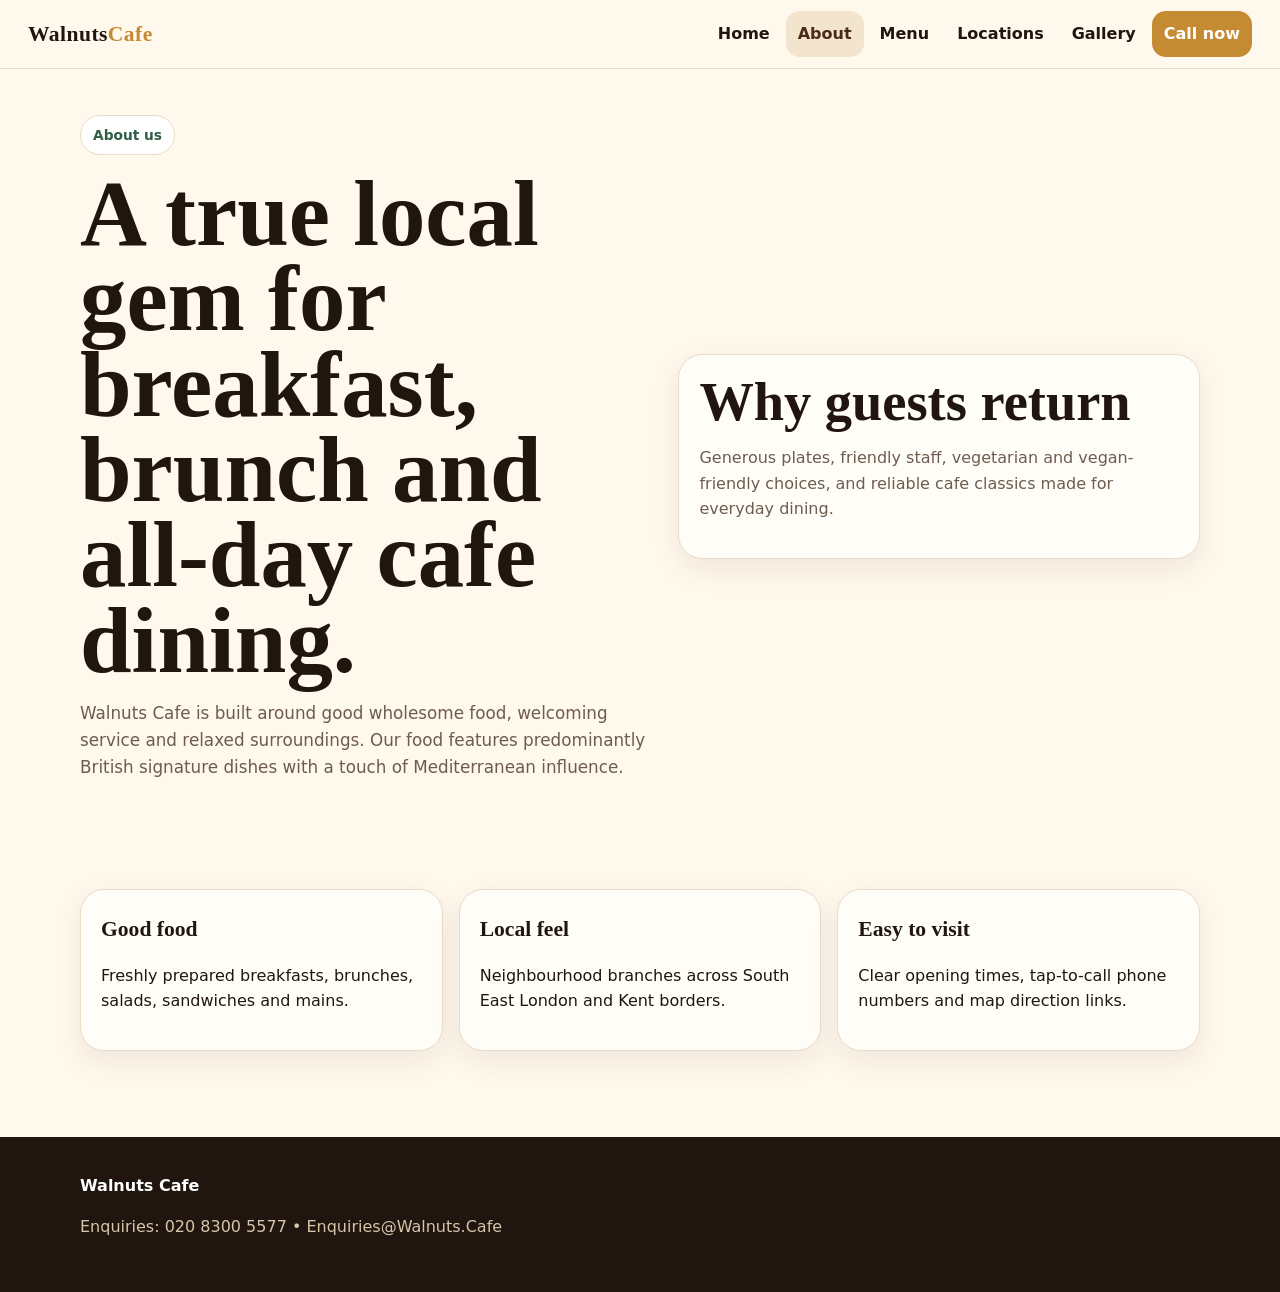
==== about.html @ d343a190 "Add files via upload" ====
<!doctype html><html lang="en-GB"><head><meta charset="utf-8"><meta name="viewport" content="width=device-width,initial-scale=1"><title>About Walnuts Cafe | South East London Cafe Restaurant</title><meta name="description" content="About Walnuts Cafe: good wholesome food, British signature dishes with Mediterranean influence, friendly service and local branches."><link rel="stylesheet" href="styles.css"></head><body><header class="topbar"><nav class="nav"><a class="brand" href="index.html">Walnuts<span>Cafe</span></a><button class="menu-toggle">Menu</button><div class="links"><a href="index.html">Home</a><a class="active" href="about.html">About</a><a href="menu.html">Menu</a><a href="locations.html">Locations</a><a href="gallery.html">Gallery</a><a class="cta" href="tel:02083005577">Call now</a></div></nav></header><main><section class="section"><div class="wrap split"><div><span class="eyebrow">About us</span><h1 class="h1">A true local gem for breakfast, brunch and all-day cafe dining.</h1><p class="lead">Walnuts Cafe is built around good wholesome food, welcoming service and relaxed surroundings. Our food features predominantly British signature dishes with a touch of Mediterranean influence.</p></div><div class="card reveal"><h2>Why guests return</h2><p class="muted">Generous plates, friendly staff, vegetarian and vegan-friendly choices, and reliable cafe classics made for everyday dining.</p></div></div></section><section class="section"><div class="wrap cards"><article class="card reveal"><h3>Good food</h3><p>Freshly prepared breakfasts, brunches, salads, sandwiches and mains.</p></article><article class="card reveal"><h3>Local feel</h3><p>Neighbourhood branches across South East London and Kent borders.</p></article><article class="card reveal"><h3>Easy to visit</h3><p>Clear opening times, tap-to-call phone numbers and map direction links.</p></article></div></section></main><footer class="footer"><div class="wrap"><strong>Walnuts Cafe</strong><p class="muted">Enquiries: 020 8300 5577 • Enquiries@Walnuts.Cafe</p></div></footer><script src="script.js"></script></body></html>
---- styles.css ----
:root{--ink:#21150f;--muted:#6d5c4f;--cream:#fff8ed;--paper:#fffdf8;--gold:#c58b33;--coffee:#4a2b1a;--leaf:#2f5d46;--line:#eadcc7;--shadow:0 18px 60px rgba(52,31,18,.16);--radius:24px}*{box-sizing:border-box}html{scroll-behavior:smooth}body{margin:0;font-family:Inter,system-ui,-apple-system,Segoe UI,Roboto,Arial,sans-serif;background:var(--cream);color:var(--ink);line-height:1.6}img{max-width:100%;display:block}a{color:inherit;text-decoration:none}.topbar{position:sticky;top:0;z-index:50;background:rgba(255,248,237,.9);backdrop-filter:blur(14px);border-bottom:1px solid var(--line)}.nav{min-height:68px;display:flex;align-items:center;justify-content:space-between;padding:0 18px}.brand{font-family:Georgia,serif;font-size:1.35rem;font-weight:800;letter-spacing:.02em}.brand span{color:var(--gold)}.menu-toggle{border:0;background:var(--coffee);color:white;border-radius:999px;padding:11px 14px;font-weight:800}.links{display:none;position:absolute;left:12px;right:12px;top:74px;background:var(--paper);border:1px solid var(--line);box-shadow:var(--shadow);border-radius:20px;padding:14px}.links.open{display:grid;gap:10px}.links a{padding:12px;border-radius:14px;font-weight:750}.links a:hover,.links a.active{background:#f3e4cd;color:var(--coffee)}.cta{background:var(--gold)!important;color:#fff!important;text-align:center}.wrap{width:min(1120px,calc(100% - 32px));margin:auto}.hero{position:relative;overflow:hidden;padding:44px 0 22px}.hero-grid{display:grid;gap:24px}.eyebrow{display:inline-flex;gap:8px;align-items:center;background:#fff;border:1px solid var(--line);border-radius:999px;padding:8px 12px;color:var(--leaf);font-weight:800;font-size:.86rem}.h1{font-family:Georgia,serif;font-size:clamp(2.45rem,12vw,5.8rem);line-height:.92;margin:16px 0}.lead{font-size:1.05rem;color:var(--muted);max-width:58ch}.actions{display:flex;flex-wrap:wrap;gap:10px;margin-top:22px}.btn{display:inline-flex;justify-content:center;align-items:center;min-height:48px;padding:13px 18px;border-radius:999px;font-weight:850;border:1px solid var(--coffee)}.btn.primary{background:var(--coffee);color:#fff}.btn.ghost{background:#fff}.photo-card{min-height:390px;border-radius:32px;background:linear-gradient(135deg,rgba(74,43,26,.2),rgba(197,139,51,.55)),url('https://images.unsplash.com/photo-1554118811-1e0d58224f24?auto=format&fit=crop&w=1200&q=80') center/cover;box-shadow:var(--shadow);position:relative;overflow:hidden}.float{position:absolute;left:16px;right:16px;bottom:16px;background:rgba(255,255,255,.88);backdrop-filter:blur(10px);border-radius:22px;padding:16px;border:1px solid #fff}.section{padding:46px 0}.section h2{font-family:Georgia,serif;font-size:clamp(2rem,8vw,3.4rem);line-height:1;margin:0 0 14px}.muted{color:var(--muted)}.cards{display:grid;gap:16px}.card{background:var(--paper);border:1px solid var(--line);border-radius:var(--radius);padding:20px;box-shadow:0 10px 30px rgba(52,31,18,.08)}.card h3{margin:.1rem 0 .45rem;font-family:Georgia,serif;font-size:1.35rem}.pill-row{display:flex;flex-wrap:wrap;gap:8px}.pill{padding:8px 11px;border:1px solid var(--line);border-radius:999px;background:#fff;font-weight:750;font-size:.88rem}.split{display:grid;gap:22px}.feature{background:var(--coffee);color:#fff;border-radius:32px;padding:28px;box-shadow:var(--shadow)}.feature .muted{color:#eadcc7}.menu-tabs{position:sticky;top:68px;z-index:20;display:flex;gap:8px;overflow:auto;padding:10px 0;background:var(--cream)}.tab{white-space:nowrap;border:1px solid var(--line);background:#fff;border-radius:999px;padding:10px 14px;font-weight:850}.tab.active{background:var(--coffee);color:#fff}.menu-list{display:grid;gap:14px}.dish{display:grid;grid-template-columns:1fr auto;gap:12px;padding-bottom:14px;border-bottom:1px dashed #d8c4a7}.dish strong{font-size:1.02rem}.price{font-weight:900;color:var(--leaf)}.location-card{display:grid;gap:12px}.hours{font-size:.92rem;color:var(--muted)}.quick-actions{display:grid;grid-template-columns:1fr 1fr;gap:10px}.mini-btn{padding:11px 12px;border-radius:14px;background:#f3e4cd;font-weight:850;text-align:center}.gallery-grid{display:grid;grid-template-columns:repeat(2,1fr);gap:10px}.gallery-grid img{height:160px;width:100%;object-fit:cover;border-radius:18px}.footer{background:#21150f;color:#fff;padding:36px 0;margin-top:40px}.footer .muted{color:#d7c5aa}.reveal{opacity:0;transform:translateY(22px);transition:.7s ease}.reveal.visible{opacity:1;transform:none}@media(min-width:760px){.menu-toggle{display:none}.links{display:flex;position:static;background:transparent;border:0;box-shadow:none;padding:0;gap:4px}.links a{padding:10px 12px}.hero{padding:78px 0 38px}.hero-grid,.split{grid-template-columns:1.05fr .95fr;align-items:center}.cards{grid-template-columns:repeat(3,1fr)}.locations{grid-template-columns:repeat(2,1fr)}.gallery-grid{grid-template-columns:repeat(4,1fr)}.gallery-grid img{height:220px}}@media(min-width:1040px){.locations{grid-template-columns:repeat(3,1fr)}.nav{padding:0 28px}.gallery-grid img:nth-child(3n+1){height:300px;grid-row:span 2}}
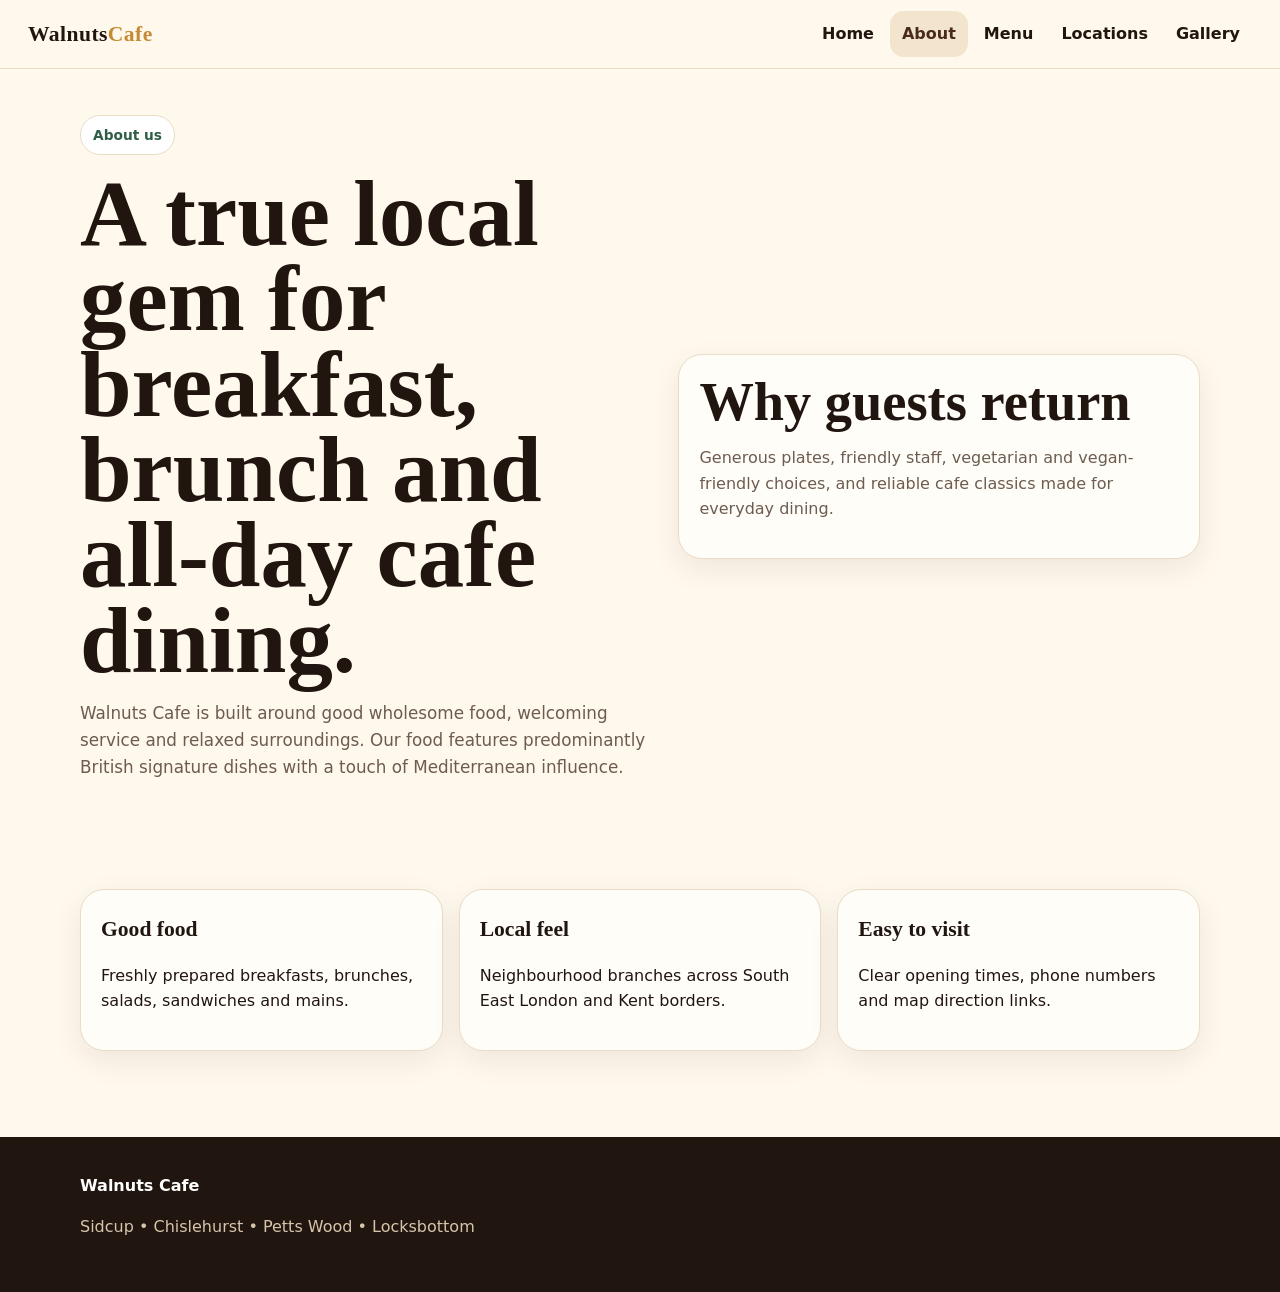
==== commit 8068619a: "update" ====
--- a/about.html
+++ b/about.html
@@ -1 +1 @@
-<!doctype html><html lang="en-GB"><head><meta charset="utf-8"><meta name="viewport" content="width=device-width,initial-scale=1"><title>About Walnuts Cafe | South East London Cafe Restaurant</title><meta name="description" content="About Walnuts Cafe: good wholesome food, British signature dishes with Mediterranean influence, friendly service and local branches."><link rel="stylesheet" href="styles.css"></head><body><header class="topbar"><nav class="nav"><a class="brand" href="index.html">Walnuts<span>Cafe</span></a><button class="menu-toggle">Menu</button><div class="links"><a href="index.html">Home</a><a class="active" href="about.html">About</a><a href="menu.html">Menu</a><a href="locations.html">Locations</a><a href="gallery.html">Gallery</a><a class="cta" href="tel:02083005577">Call now</a></div></nav></header><main><section class="section"><div class="wrap split"><div><span class="eyebrow">About us</span><h1 class="h1">A true local gem for breakfast, brunch and all-day cafe dining.</h1><p class="lead">Walnuts Cafe is built around good wholesome food, welcoming service and relaxed surroundings. Our food features predominantly British signature dishes with a touch of Mediterranean influence.</p></div><div class="card reveal"><h2>Why guests return</h2><p class="muted">Generous plates, friendly staff, vegetarian and vegan-friendly choices, and reliable cafe classics made for everyday dining.</p></div></div></section><section class="section"><div class="wrap cards"><article class="card reveal"><h3>Good food</h3><p>Freshly prepared breakfasts, brunches, salads, sandwiches and mains.</p></article><article class="card reveal"><h3>Local feel</h3><p>Neighbourhood branches across South East London and Kent borders.</p></article><article class="card reveal"><h3>Easy to visit</h3><p>Clear opening times, tap-to-call phone numbers and map direction links.</p></article></div></section></main><footer class="footer"><div class="wrap"><strong>Walnuts Cafe</strong><p class="muted">Enquiries: 020 8300 5577 • Enquiries@Walnuts.Cafe</p></div></footer><script src="script.js"></script></body></html>
+<!doctype html><html lang="en-GB"><head><meta charset="utf-8"><meta name="viewport" content="width=device-width,initial-scale=1"><title>About Walnuts Cafe | South East London Cafe Restaurant</title><meta name="description" content="About Walnuts Cafe: good wholesome food, British signature dishes with Mediterranean influence, friendly service and local branches."><link rel="stylesheet" href="styles.css"></head><body><header class="topbar"><nav class="nav"><a class="brand" href="index.html">Walnuts<span>Cafe</span></a><button class="menu-toggle">Menu</button><div class="links"><a href="index.html">Home</a><a class="active" href="about.html">About</a><a href="menu.html">Menu</a><a href="locations.html">Locations</a><a href="gallery.html">Gallery</a></div></nav></header><main><section class="section"><div class="wrap split"><div><span class="eyebrow">About us</span><h1 class="h1">A true local gem for breakfast, brunch and all-day cafe dining.</h1><p class="lead">Walnuts Cafe is built around good wholesome food, welcoming service and relaxed surroundings. Our food features predominantly British signature dishes with a touch of Mediterranean influence.</p></div><div class="card reveal"><h2>Why guests return</h2><p class="muted">Generous plates, friendly staff, vegetarian and vegan-friendly choices, and reliable cafe classics made for everyday dining.</p></div></div></section><section class="section"><div class="wrap cards"><article class="card reveal"><h3>Good food</h3><p>Freshly prepared breakfasts, brunches, salads, sandwiches and mains.</p></article><article class="card reveal"><h3>Local feel</h3><p>Neighbourhood branches across South East London and Kent borders.</p></article><article class="card reveal"><h3>Easy to visit</h3><p>Clear opening times, phone numbers and map direction links.</p></article></div></section></main><footer class="footer"><div class="wrap"><strong>Walnuts Cafe</strong><p class="muted">Sidcup • Chislehurst • Petts Wood • Locksbottom</p></div></footer><script src="script.js"></script></body></html>
--- a/styles.css
+++ b/styles.css
@@ -1 +1,3 @@
-:root{--ink:#21150f;--muted:#6d5c4f;--cream:#fff8ed;--paper:#fffdf8;--gold:#c58b33;--coffee:#4a2b1a;--leaf:#2f5d46;--line:#eadcc7;--shadow:0 18px 60px rgba(52,31,18,.16);--radius:24px}*{box-sizing:border-box}html{scroll-behavior:smooth}body{margin:0;font-family:Inter,system-ui,-apple-system,Segoe UI,Roboto,Arial,sans-serif;background:var(--cream);color:var(--ink);line-height:1.6}img{max-width:100%;display:block}a{color:inherit;text-decoration:none}.topbar{position:sticky;top:0;z-index:50;background:rgba(255,248,237,.9);backdrop-filter:blur(14px);border-bottom:1px solid var(--line)}.nav{min-height:68px;display:flex;align-items:center;justify-content:space-between;padding:0 18px}.brand{font-family:Georgia,serif;font-size:1.35rem;font-weight:800;letter-spacing:.02em}.brand span{color:var(--gold)}.menu-toggle{border:0;background:var(--coffee);color:white;border-radius:999px;padding:11px 14px;font-weight:800}.links{display:none;position:absolute;left:12px;right:12px;top:74px;background:var(--paper);border:1px solid var(--line);box-shadow:var(--shadow);border-radius:20px;padding:14px}.links.open{display:grid;gap:10px}.links a{padding:12px;border-radius:14px;font-weight:750}.links a:hover,.links a.active{background:#f3e4cd;color:var(--coffee)}.cta{background:var(--gold)!important;color:#fff!important;text-align:center}.wrap{width:min(1120px,calc(100% - 32px));margin:auto}.hero{position:relative;overflow:hidden;padding:44px 0 22px}.hero-grid{display:grid;gap:24px}.eyebrow{display:inline-flex;gap:8px;align-items:center;background:#fff;border:1px solid var(--line);border-radius:999px;padding:8px 12px;color:var(--leaf);font-weight:800;font-size:.86rem}.h1{font-family:Georgia,serif;font-size:clamp(2.45rem,12vw,5.8rem);line-height:.92;margin:16px 0}.lead{font-size:1.05rem;color:var(--muted);max-width:58ch}.actions{display:flex;flex-wrap:wrap;gap:10px;margin-top:22px}.btn{display:inline-flex;justify-content:center;align-items:center;min-height:48px;padding:13px 18px;border-radius:999px;font-weight:850;border:1px solid var(--coffee)}.btn.primary{background:var(--coffee);color:#fff}.btn.ghost{background:#fff}.photo-card{min-height:390px;border-radius:32px;background:linear-gradient(135deg,rgba(74,43,26,.2),rgba(197,139,51,.55)),url('https://images.unsplash.com/photo-1554118811-1e0d58224f24?auto=format&fit=crop&w=1200&q=80') center/cover;box-shadow:var(--shadow);position:relative;overflow:hidden}.float{position:absolute;left:16px;right:16px;bottom:16px;background:rgba(255,255,255,.88);backdrop-filter:blur(10px);border-radius:22px;padding:16px;border:1px solid #fff}.section{padding:46px 0}.section h2{font-family:Georgia,serif;font-size:clamp(2rem,8vw,3.4rem);line-height:1;margin:0 0 14px}.muted{color:var(--muted)}.cards{display:grid;gap:16px}.card{background:var(--paper);border:1px solid var(--line);border-radius:var(--radius);padding:20px;box-shadow:0 10px 30px rgba(52,31,18,.08)}.card h3{margin:.1rem 0 .45rem;font-family:Georgia,serif;font-size:1.35rem}.pill-row{display:flex;flex-wrap:wrap;gap:8px}.pill{padding:8px 11px;border:1px solid var(--line);border-radius:999px;background:#fff;font-weight:750;font-size:.88rem}.split{display:grid;gap:22px}.feature{background:var(--coffee);color:#fff;border-radius:32px;padding:28px;box-shadow:var(--shadow)}.feature .muted{color:#eadcc7}.menu-tabs{position:sticky;top:68px;z-index:20;display:flex;gap:8px;overflow:auto;padding:10px 0;background:var(--cream)}.tab{white-space:nowrap;border:1px solid var(--line);background:#fff;border-radius:999px;padding:10px 14px;font-weight:850}.tab.active{background:var(--coffee);color:#fff}.menu-list{display:grid;gap:14px}.dish{display:grid;grid-template-columns:1fr auto;gap:12px;padding-bottom:14px;border-bottom:1px dashed #d8c4a7}.dish strong{font-size:1.02rem}.price{font-weight:900;color:var(--leaf)}.location-card{display:grid;gap:12px}.hours{font-size:.92rem;color:var(--muted)}.quick-actions{display:grid;grid-template-columns:1fr 1fr;gap:10px}.mini-btn{padding:11px 12px;border-radius:14px;background:#f3e4cd;font-weight:850;text-align:center}.gallery-grid{display:grid;grid-template-columns:repeat(2,1fr);gap:10px}.gallery-grid img{height:160px;width:100%;object-fit:cover;border-radius:18px}.footer{background:#21150f;color:#fff;padding:36px 0;margin-top:40px}.footer .muted{color:#d7c5aa}.reveal{opacity:0;transform:translateY(22px);transition:.7s ease}.reveal.visible{opacity:1;transform:none}@media(min-width:760px){.menu-toggle{display:none}.links{display:flex;position:static;background:transparent;border:0;box-shadow:none;padding:0;gap:4px}.links a{padding:10px 12px}.hero{padding:78px 0 38px}.hero-grid,.split{grid-template-columns:1.05fr .95fr;align-items:center}.cards{grid-template-columns:repeat(3,1fr)}.locations{grid-template-columns:repeat(2,1fr)}.gallery-grid{grid-template-columns:repeat(4,1fr)}.gallery-grid img{height:220px}}@media(min-width:1040px){.locations{grid-template-columns:repeat(3,1fr)}.nav{padding:0 28px}.gallery-grid img:nth-child(3n+1){height:300px;grid-row:span 2}} 
+:root{--ink:#21150f;--muted:#6d5c4f;--cream:#fff8ed;--paper:#fffdf8;--gold:#c58b33;--coffee:#4a2b1a;--leaf:#2f5d46;--line:#eadcc7;--shadow:0 18px 60px rgba(52,31,18,.16);--radius:24px}*{box-sizing:border-box}html{scroll-behavior:smooth}body{margin:0;font-family:Inter,system-ui,-apple-system,Segoe UI,Roboto,Arial,sans-serif;background:var(--cream);color:var(--ink);line-height:1.6}img{max-width:100%;display:block}a{color:inherit;text-decoration:none}.topbar{position:sticky;top:0;z-index:50;background:rgba(255,248,237,.9);backdrop-filter:blur(14px);border-bottom:1px solid var(--line)}.nav{min-height:68px;display:flex;align-items:center;justify-content:space-between;padding:0 18px}.brand{font-family:Georgia,serif;font-size:1.35rem;font-weight:800;letter-spacing:.02em}.brand span{color:var(--gold)}.menu-toggle{border:0;background:var(--coffee);color:white;border-radius:999px;padding:11px 14px;font-weight:800}.links{display:none;position:absolute;left:12px;right:12px;top:74px;background:var(--paper);border:1px solid var(--line);box-shadow:var(--shadow);border-radius:20px;padding:14px}.links.open{display:grid;gap:10px}.links a{padding:12px;border-radius:14px;font-weight:750}.links a:hover,.links a.active{background:#f3e4cd;color:var(--coffee)}.wrap{width:min(1120px,calc(100% - 32px));margin:auto}.hero{position:relative;overflow:hidden;padding:44px 0 22px}.hero-grid{display:grid;gap:24px}.eyebrow{display:inline-flex;gap:8px;align-items:center;background:#fff;border:1px solid var(--line);border-radius:999px;padding:8px 12px;color:var(--leaf);font-weight:800;font-size:.86rem}.h1{font-family:Georgia,serif;font-size:clamp(2.45rem,12vw,5.8rem);line-height:.92;margin:16px 0}.lead{font-size:1.05rem;color:var(--muted);max-width:58ch}.actions{display:flex;flex-wrap:wrap;gap:10px;margin-top:22px}.btn{display:inline-flex;justify-content:center;align-items:center;min-height:48px;padding:13px 18px;border-radius:999px;font-weight:850;border:1px solid var(--coffee)}.btn.primary{background:var(--coffee);color:#fff}.btn.ghost{background:#fff}.photo-card{min-height:390px;border-radius:32px;background:linear-gradient(135deg,rgba(74,43,26,.2),rgba(197,139,51,.55)),url('https://images.unsplash.com/photo-1554118811-1e0d58224f24?auto=format&fit=crop&w=1200&q=80') center/cover;box-shadow:var(--shadow);position:relative;overflow:hidden}.float{position:absolute;left:16px;right:16px;bottom:16px;background:rgba(255,255,255,.88);backdrop-filter:blur(10px);border-radius:22px;padding:16px;border:1px solid #fff}.section{padding:46px 0}.section h2{font-family:Georgia,serif;font-size:clamp(2rem,8vw,3.4rem);line-height:1;margin:0 0 14px}.muted{color:var(--muted)}.cards{display:grid;gap:16px}.card{background:var(--paper);border:1px solid var(--line);border-radius:var(--radius);padding:20px;box-shadow:0 10px 30px rgba(52,31,18,.08)}.card h3{margin:.1rem 0 .45rem;font-family:Georgia,serif;font-size:1.35rem}.pill-row{display:flex;flex-wrap:wrap;gap:8px}.pill{padding:8px 11px;border:1px solid var(--line);border-radius:999px;background:#fff;font-weight:750;font-size:.88rem}.split{display:grid;gap:22px}.feature{background:var(--coffee);color:#fff;border-radius:32px;padding:28px;box-shadow:var(--shadow)}.feature .muted{color:#eadcc7}.menu-tabs{position:sticky;top:68px;z-index:20;display:flex;gap:8px;overflow:auto;padding:10px 0;background:var(--cream)}.tab{white-space:nowrap;border:1px solid var(--line);background:#fff;border-radius:999px;padding:10px 14px;font-weight:850}.tab.active{background:var(--coffee);color:#fff}.menu-list{display:grid;gap:14px}.dish{display:grid;grid-template-columns:1fr auto;gap:12px;padding-bottom:14px;border-bottom:1px dashed #d8c4a7}.dish strong{font-size:1.02rem}.price{font-weight:900;color:var(--leaf)}.location-card{display:grid;gap:12px}.hours{font-size:.92rem;color:var(--muted)}.quick-actions{display:grid;grid-template-columns:1fr 1fr;gap:10px}.mini-btn{padding:11px 12px;border-radius:14px;background:#f3e4cd;font-weight:850;text-align:center}.gallery-grid{display:grid;grid-template-columns:repeat(2,1fr);gap:10px}.gallery-grid img{height:160px;width:100%;object-fit:cover;border-radius:18px}.footer{background:#21150f;color:#fff;padding:36px 0;margin-top:40px}.footer .muted{color:#d7c5aa}.reveal{opacity:0;transform:translateY(22px);transition:.7s ease}.reveal.visible{opacity:1;transform:none}@media(min-width:760px){.menu-toggle{display:none}.links{display:flex;position:static;background:transparent;border:0;box-shadow:none;padding:0;gap:4px}.links a{padding:10px 12px}.hero{padding:78px 0 38px}.hero-grid,.split{grid-template-columns:1.05fr .95fr;align-items:center}.cards{grid-template-columns:repeat(3,1fr)}.locations{grid-template-columns:repeat(2,1fr)}.gallery-grid{grid-template-columns:repeat(4,1fr)}.gallery-grid img{height:220px}}@media(min-width:1040px){.locations{grid-template-columns:repeat(3,1fr)}.nav{padding:0 28px}.gallery-grid img:nth-child(3n+1){height:300px;grid-row:span 2}} 
+
+.quick-actions.single{grid-template-columns:1fr}
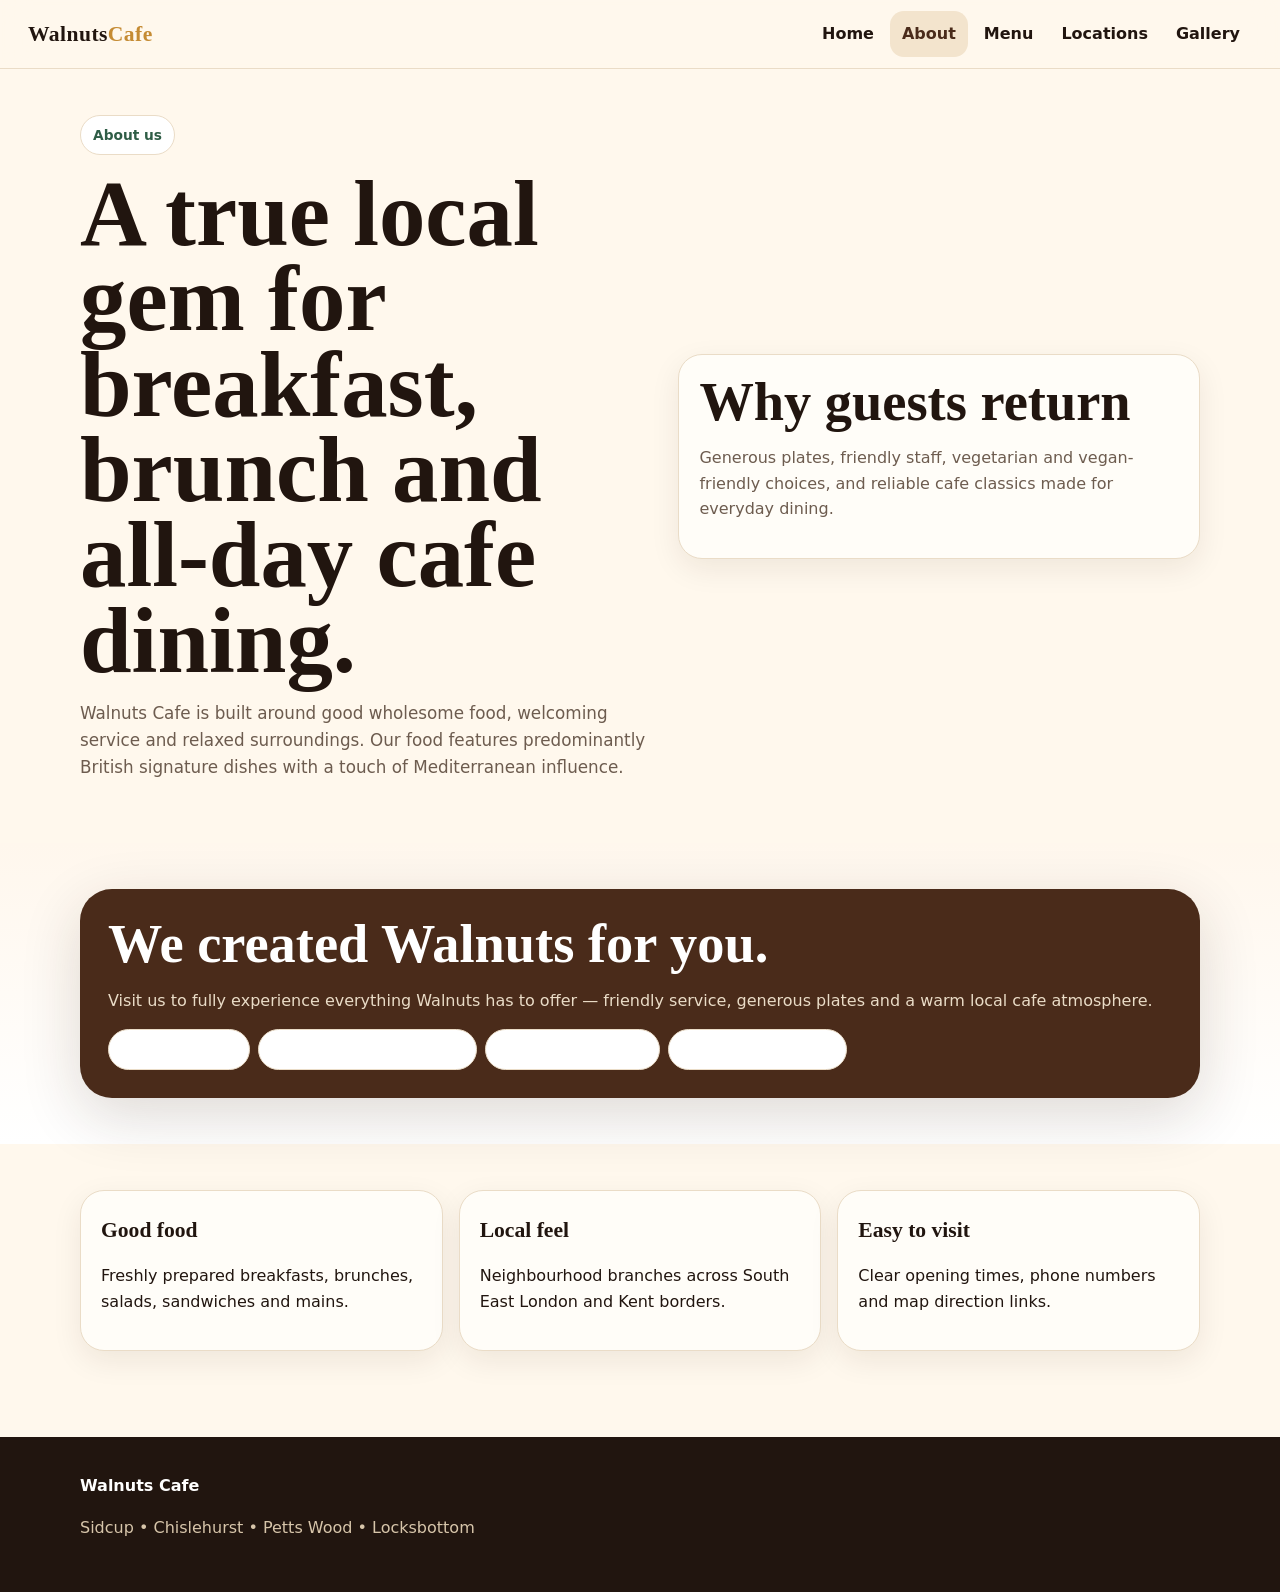
==== commit 22b51044: "updated" ====
--- a/about.html
+++ b/about.html
@@ -1 +1 @@
-<!doctype html><html lang="en-GB"><head><meta charset="utf-8"><meta name="viewport" content="width=device-width,initial-scale=1"><title>About Walnuts Cafe | South East London Cafe Restaurant</title><meta name="description" content="About Walnuts Cafe: good wholesome food, British signature dishes with Mediterranean influence, friendly service and local branches."><link rel="stylesheet" href="styles.css"></head><body><header class="topbar"><nav class="nav"><a class="brand" href="index.html">Walnuts<span>Cafe</span></a><button class="menu-toggle">Menu</button><div class="links"><a href="index.html">Home</a><a class="active" href="about.html">About</a><a href="menu.html">Menu</a><a href="locations.html">Locations</a><a href="gallery.html">Gallery</a></div></nav></header><main><section class="section"><div class="wrap split"><div><span class="eyebrow">About us</span><h1 class="h1">A true local gem for breakfast, brunch and all-day cafe dining.</h1><p class="lead">Walnuts Cafe is built around good wholesome food, welcoming service and relaxed surroundings. Our food features predominantly British signature dishes with a touch of Mediterranean influence.</p></div><div class="card reveal"><h2>Why guests return</h2><p class="muted">Generous plates, friendly staff, vegetarian and vegan-friendly choices, and reliable cafe classics made for everyday dining.</p></div></div></section><section class="section"><div class="wrap cards"><article class="card reveal"><h3>Good food</h3><p>Freshly prepared breakfasts, brunches, salads, sandwiches and mains.</p></article><article class="card reveal"><h3>Local feel</h3><p>Neighbourhood branches across South East London and Kent borders.</p></article><article class="card reveal"><h3>Easy to visit</h3><p>Clear opening times, phone numbers and map direction links.</p></article></div></section></main><footer class="footer"><div class="wrap"><strong>Walnuts Cafe</strong><p class="muted">Sidcup • Chislehurst • Petts Wood • Locksbottom</p></div></footer><script src="script.js"></script></body></html>
+<!doctype html><html lang="en-GB"><head><meta charset="utf-8"><meta name="viewport" content="width=device-width,initial-scale=1"><title>About Walnuts Cafe | South East London Cafe Restaurant</title><meta name="description" content="About Walnuts Cafe: good wholesome food, British signature dishes with Mediterranean influence, friendly service and local branches."><link rel="stylesheet" href="styles.css"></head><body><header class="topbar"><nav class="nav"><a class="brand" href="index.html">Walnuts<span>Cafe</span></a><button class="menu-toggle">Menu</button><div class="links"><a href="index.html">Home</a><a class="active" href="about.html">About</a><a href="menu.html">Menu</a><a href="locations.html">Locations</a><a href="gallery.html">Gallery</a></div></nav></header><main><section class="section"><div class="wrap split"><div><span class="eyebrow">About us</span><h1 class="h1">A true local gem for breakfast, brunch and all-day cafe dining.</h1><p class="lead">Walnuts Cafe is built around good wholesome food, welcoming service and relaxed surroundings. Our food features predominantly British signature dishes with a touch of Mediterranean influence.</p></div><div class="card reveal"><h2>Why guests return</h2><p class="muted">Generous plates, friendly staff, vegetarian and vegan-friendly choices, and reliable cafe classics made for everyday dining.</p></div></div></section><section class="section warm"><div class="wrap"><div class="feature reveal"><h2>We created Walnuts for you.</h2><p class="muted">Visit us to fully experience everything Walnuts has to offer — friendly service, generous plates and a warm local cafe atmosphere.</p><div class="pill-row"><span class="pill">British classics</span><span class="pill">Mediterranean influence</span><span class="pill">Vegetarian options</span><span class="pill">Coffee &amp; smoothies</span></div></div></div></section><section class="section"><div class="wrap cards"><article class="card reveal"><h3>Good food</h3><p>Freshly prepared breakfasts, brunches, salads, sandwiches and mains.</p></article><article class="card reveal"><h3>Local feel</h3><p>Neighbourhood branches across South East London and Kent borders.</p></article><article class="card reveal"><h3>Easy to visit</h3><p>Clear opening times, phone numbers and map direction links.</p></article></div></section></main><footer class="footer"><div class="wrap"><strong>Walnuts Cafe</strong><p class="muted">Sidcup • Chislehurst • Petts Wood • Locksbottom</p></div></footer><script src="script.js"></script></body></html>
--- a/styles.css
+++ b/styles.css
@@ -1,3 +1,5 @@
 :root{--ink:#21150f;--muted:#6d5c4f;--cream:#fff8ed;--paper:#fffdf8;--gold:#c58b33;--coffee:#4a2b1a;--leaf:#2f5d46;--line:#eadcc7;--shadow:0 18px 60px rgba(52,31,18,.16);--radius:24px}*{box-sizing:border-box}html{scroll-behavior:smooth}body{margin:0;font-family:Inter,system-ui,-apple-system,Segoe UI,Roboto,Arial,sans-serif;background:var(--cream);color:var(--ink);line-height:1.6}img{max-width:100%;display:block}a{color:inherit;text-decoration:none}.topbar{position:sticky;top:0;z-index:50;background:rgba(255,248,237,.9);backdrop-filter:blur(14px);border-bottom:1px solid var(--line)}.nav{min-height:68px;display:flex;align-items:center;justify-content:space-between;padding:0 18px}.brand{font-family:Georgia,serif;font-size:1.35rem;font-weight:800;letter-spacing:.02em}.brand span{color:var(--gold)}.menu-toggle{border:0;background:var(--coffee);color:white;border-radius:999px;padding:11px 14px;font-weight:800}.links{display:none;position:absolute;left:12px;right:12px;top:74px;background:var(--paper);border:1px solid var(--line);box-shadow:var(--shadow);border-radius:20px;padding:14px}.links.open{display:grid;gap:10px}.links a{padding:12px;border-radius:14px;font-weight:750}.links a:hover,.links a.active{background:#f3e4cd;color:var(--coffee)}.wrap{width:min(1120px,calc(100% - 32px));margin:auto}.hero{position:relative;overflow:hidden;padding:44px 0 22px}.hero-grid{display:grid;gap:24px}.eyebrow{display:inline-flex;gap:8px;align-items:center;background:#fff;border:1px solid var(--line);border-radius:999px;padding:8px 12px;color:var(--leaf);font-weight:800;font-size:.86rem}.h1{font-family:Georgia,serif;font-size:clamp(2.45rem,12vw,5.8rem);line-height:.92;margin:16px 0}.lead{font-size:1.05rem;color:var(--muted);max-width:58ch}.actions{display:flex;flex-wrap:wrap;gap:10px;margin-top:22px}.btn{display:inline-flex;justify-content:center;align-items:center;min-height:48px;padding:13px 18px;border-radius:999px;font-weight:850;border:1px solid var(--coffee)}.btn.primary{background:var(--coffee);color:#fff}.btn.ghost{background:#fff}.photo-card{min-height:390px;border-radius:32px;background:linear-gradient(135deg,rgba(74,43,26,.2),rgba(197,139,51,.55)),url('https://images.unsplash.com/photo-1554118811-1e0d58224f24?auto=format&fit=crop&w=1200&q=80') center/cover;box-shadow:var(--shadow);position:relative;overflow:hidden}.float{position:absolute;left:16px;right:16px;bottom:16px;background:rgba(255,255,255,.88);backdrop-filter:blur(10px);border-radius:22px;padding:16px;border:1px solid #fff}.section{padding:46px 0}.section h2{font-family:Georgia,serif;font-size:clamp(2rem,8vw,3.4rem);line-height:1;margin:0 0 14px}.muted{color:var(--muted)}.cards{display:grid;gap:16px}.card{background:var(--paper);border:1px solid var(--line);border-radius:var(--radius);padding:20px;box-shadow:0 10px 30px rgba(52,31,18,.08)}.card h3{margin:.1rem 0 .45rem;font-family:Georgia,serif;font-size:1.35rem}.pill-row{display:flex;flex-wrap:wrap;gap:8px}.pill{padding:8px 11px;border:1px solid var(--line);border-radius:999px;background:#fff;font-weight:750;font-size:.88rem}.split{display:grid;gap:22px}.feature{background:var(--coffee);color:#fff;border-radius:32px;padding:28px;box-shadow:var(--shadow)}.feature .muted{color:#eadcc7}.menu-tabs{position:sticky;top:68px;z-index:20;display:flex;gap:8px;overflow:auto;padding:10px 0;background:var(--cream)}.tab{white-space:nowrap;border:1px solid var(--line);background:#fff;border-radius:999px;padding:10px 14px;font-weight:850}.tab.active{background:var(--coffee);color:#fff}.menu-list{display:grid;gap:14px}.dish{display:grid;grid-template-columns:1fr auto;gap:12px;padding-bottom:14px;border-bottom:1px dashed #d8c4a7}.dish strong{font-size:1.02rem}.price{font-weight:900;color:var(--leaf)}.location-card{display:grid;gap:12px}.hours{font-size:.92rem;color:var(--muted)}.quick-actions{display:grid;grid-template-columns:1fr 1fr;gap:10px}.mini-btn{padding:11px 12px;border-radius:14px;background:#f3e4cd;font-weight:850;text-align:center}.gallery-grid{display:grid;grid-template-columns:repeat(2,1fr);gap:10px}.gallery-grid img{height:160px;width:100%;object-fit:cover;border-radius:18px}.footer{background:#21150f;color:#fff;padding:36px 0;margin-top:40px}.footer .muted{color:#d7c5aa}.reveal{opacity:0;transform:translateY(22px);transition:.7s ease}.reveal.visible{opacity:1;transform:none}@media(min-width:760px){.menu-toggle{display:none}.links{display:flex;position:static;background:transparent;border:0;box-shadow:none;padding:0;gap:4px}.links a{padding:10px 12px}.hero{padding:78px 0 38px}.hero-grid,.split{grid-template-columns:1.05fr .95fr;align-items:center}.cards{grid-template-columns:repeat(3,1fr)}.locations{grid-template-columns:repeat(2,1fr)}.gallery-grid{grid-template-columns:repeat(4,1fr)}.gallery-grid img{height:220px}}@media(min-width:1040px){.locations{grid-template-columns:repeat(3,1fr)}.nav{padding:0 28px}.gallery-grid img:nth-child(3n+1){height:300px;grid-row:span 2}} 
 
 .quick-actions.single{grid-template-columns:1fr}
+
+.warm{background:linear-gradient(180deg,#fff7ed,#fff)}
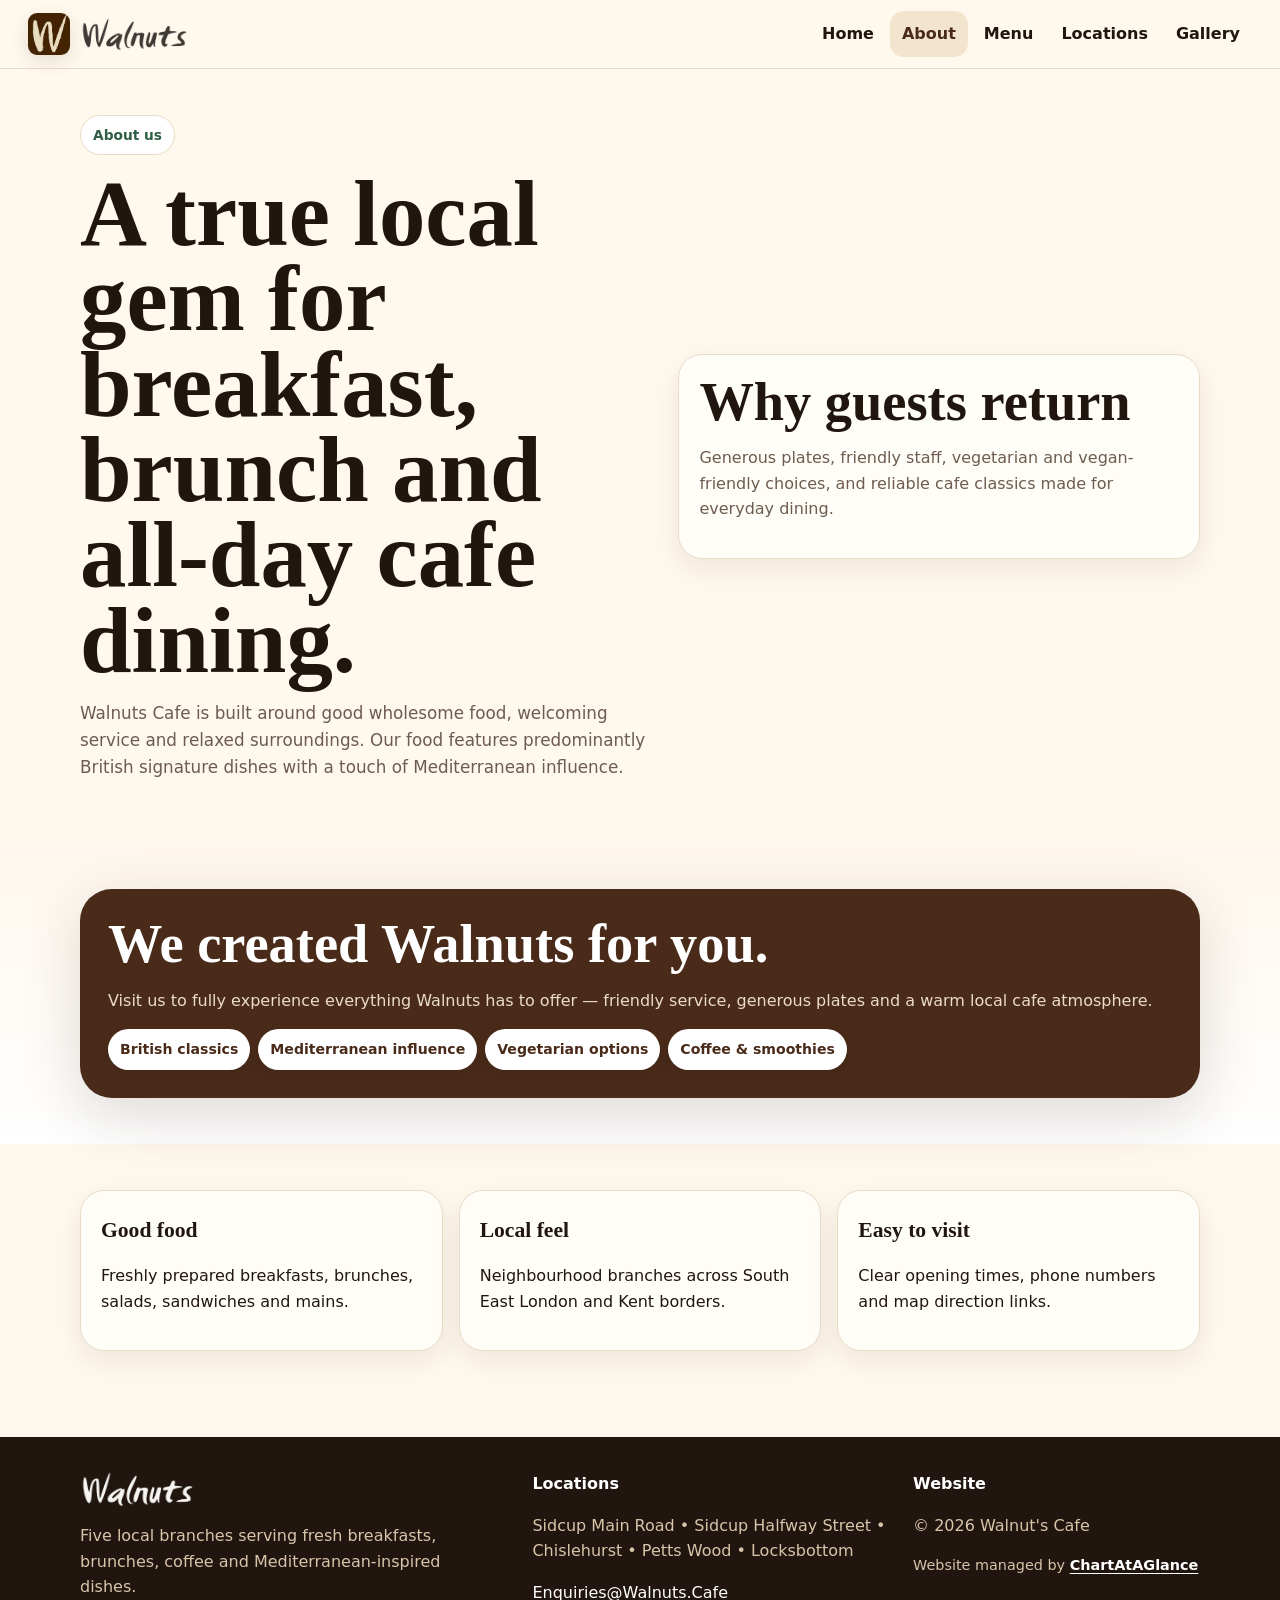
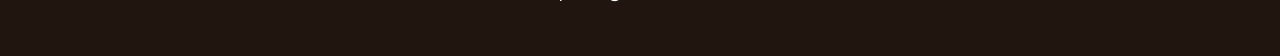
==== commit cbb40e1b: "fixed" ====
--- a/about.html
+++ b/about.html
@@ -1 +1 @@
-<!doctype html><html lang="en-GB"><head><meta charset="utf-8"><meta name="viewport" content="width=device-width,initial-scale=1"><title>About Walnuts Cafe | South East London Cafe Restaurant</title><meta name="description" content="About Walnuts Cafe: good wholesome food, British signature dishes with Mediterranean influence, friendly service and local branches."><link rel="stylesheet" href="styles.css"></head><body><header class="topbar"><nav class="nav"><a class="brand" href="index.html">Walnuts<span>Cafe</span></a><button class="menu-toggle">Menu</button><div class="links"><a href="index.html">Home</a><a class="active" href="about.html">About</a><a href="menu.html">Menu</a><a href="locations.html">Locations</a><a href="gallery.html">Gallery</a></div></nav></header><main><section class="section"><div class="wrap split"><div><span class="eyebrow">About us</span><h1 class="h1">A true local gem for breakfast, brunch and all-day cafe dining.</h1><p class="lead">Walnuts Cafe is built around good wholesome food, welcoming service and relaxed surroundings. Our food features predominantly British signature dishes with a touch of Mediterranean influence.</p></div><div class="card reveal"><h2>Why guests return</h2><p class="muted">Generous plates, friendly staff, vegetarian and vegan-friendly choices, and reliable cafe classics made for everyday dining.</p></div></div></section><section class="section warm"><div class="wrap"><div class="feature reveal"><h2>We created Walnuts for you.</h2><p class="muted">Visit us to fully experience everything Walnuts has to offer — friendly service, generous plates and a warm local cafe atmosphere.</p><div class="pill-row"><span class="pill">British classics</span><span class="pill">Mediterranean influence</span><span class="pill">Vegetarian options</span><span class="pill">Coffee &amp; smoothies</span></div></div></div></section><section class="section"><div class="wrap cards"><article class="card reveal"><h3>Good food</h3><p>Freshly prepared breakfasts, brunches, salads, sandwiches and mains.</p></article><article class="card reveal"><h3>Local feel</h3><p>Neighbourhood branches across South East London and Kent borders.</p></article><article class="card reveal"><h3>Easy to visit</h3><p>Clear opening times, phone numbers and map direction links.</p></article></div></section></main><footer class="footer"><div class="wrap"><strong>Walnuts Cafe</strong><p class="muted">Sidcup • Chislehurst • Petts Wood • Locksbottom</p></div></footer><script src="script.js"></script></body></html>
+<!doctype html><html lang="en-GB"><head><meta charset="utf-8"><meta name="viewport" content="width=device-width,initial-scale=1"><title>About Walnuts Cafe | South East London Cafe Restaurant</title><meta name="description" content="About Walnuts Cafe: good wholesome food, British signature dishes with Mediterranean influence, friendly service and local branches."><link rel="icon" href="assets/walnuts-W.jpg"><link rel="apple-touch-icon" href="assets/walnuts-W.jpg"><link rel="stylesheet" href="styles.css"></head><body><header class="topbar"><nav class="nav"><a class="brand brand-logo" href="index.html" aria-label="Walnuts Cafe home"><img class="logo-icon" src="assets/walnuts-W.jpg" alt="Walnuts icon"><img class="logo-wordmark" src="assets/walnuts-logo.png" alt="Walnuts Cafe"></a><button class="menu-toggle">Menu</button><div class="links"><a href="index.html">Home</a><a class="active" href="about.html">About</a><a href="menu.html">Menu</a><a href="locations.html">Locations</a><a href="gallery.html">Gallery</a></div></nav></header><main><section class="section"><div class="wrap split"><div><span class="eyebrow">About us</span><h1 class="h1">A true local gem for breakfast, brunch and all-day cafe dining.</h1><p class="lead">Walnuts Cafe is built around good wholesome food, welcoming service and relaxed surroundings. Our food features predominantly British signature dishes with a touch of Mediterranean influence.</p></div><div class="card reveal"><h2>Why guests return</h2><p class="muted">Generous plates, friendly staff, vegetarian and vegan-friendly choices, and reliable cafe classics made for everyday dining.</p></div></div></section><section class="section warm"><div class="wrap"><div class="feature reveal"><h2>We created Walnuts for you.</h2><p class="muted">Visit us to fully experience everything Walnuts has to offer — friendly service, generous plates and a warm local cafe atmosphere.</p><div class="pill-row"><span class="pill">British classics</span><span class="pill">Mediterranean influence</span><span class="pill">Vegetarian options</span><span class="pill">Coffee &amp; smoothies</span></div></div></div></section><section class="section"><div class="wrap cards"><article class="card reveal"><h3>Good food</h3><p>Freshly prepared breakfasts, brunches, salads, sandwiches and mains.</p></article><article class="card reveal"><h3>Local feel</h3><p>Neighbourhood branches across South East London and Kent borders.</p></article><article class="card reveal"><h3>Easy to visit</h3><p>Clear opening times, phone numbers and map direction links.</p></article></div></section></main><footer class="footer"><div class="wrap footer-grid"><div><a class="footer-brand" href="index.html"><img src="assets/walnuts-logo.png" alt="Walnuts Cafe"></a><p class="footer-text">Five local branches serving fresh breakfasts, brunches, coffee and Mediterranean-inspired dishes.</p></div><div><strong>Locations</strong><p class="muted">Sidcup Main Road • Sidcup Halfway Street • Chislehurst • Petts Wood • Locksbottom</p><p><a href="mailto:Enquiries@Walnuts.Cafe">Enquiries@Walnuts.Cafe</a></p></div><div><strong>Website</strong><p class="muted">© 2026 Walnut's Cafe</p><p class="footer-credit">Website managed by <a href="https://chartataglance.com" target="_blank" rel="noopener">ChartAtAGlance</a></p></div></div></footer><script src="script.js"></script></body></html>
--- a/styles.css
+++ b/styles.css
@@ -1,5 +1,7 @@
-:root{--ink:#21150f;--muted:#6d5c4f;--cream:#fff8ed;--paper:#fffdf8;--gold:#c58b33;--coffee:#4a2b1a;--leaf:#2f5d46;--line:#eadcc7;--shadow:0 18px 60px rgba(52,31,18,.16);--radius:24px}*{box-sizing:border-box}html{scroll-behavior:smooth}body{margin:0;font-family:Inter,system-ui,-apple-system,Segoe UI,Roboto,Arial,sans-serif;background:var(--cream);color:var(--ink);line-height:1.6}img{max-width:100%;display:block}a{color:inherit;text-decoration:none}.topbar{position:sticky;top:0;z-index:50;background:rgba(255,248,237,.9);backdrop-filter:blur(14px);border-bottom:1px solid var(--line)}.nav{min-height:68px;display:flex;align-items:center;justify-content:space-between;padding:0 18px}.brand{font-family:Georgia,serif;font-size:1.35rem;font-weight:800;letter-spacing:.02em}.brand span{color:var(--gold)}.menu-toggle{border:0;background:var(--coffee);color:white;border-radius:999px;padding:11px 14px;font-weight:800}.links{display:none;position:absolute;left:12px;right:12px;top:74px;background:var(--paper);border:1px solid var(--line);box-shadow:var(--shadow);border-radius:20px;padding:14px}.links.open{display:grid;gap:10px}.links a{padding:12px;border-radius:14px;font-weight:750}.links a:hover,.links a.active{background:#f3e4cd;color:var(--coffee)}.wrap{width:min(1120px,calc(100% - 32px));margin:auto}.hero{position:relative;overflow:hidden;padding:44px 0 22px}.hero-grid{display:grid;gap:24px}.eyebrow{display:inline-flex;gap:8px;align-items:center;background:#fff;border:1px solid var(--line);border-radius:999px;padding:8px 12px;color:var(--leaf);font-weight:800;font-size:.86rem}.h1{font-family:Georgia,serif;font-size:clamp(2.45rem,12vw,5.8rem);line-height:.92;margin:16px 0}.lead{font-size:1.05rem;color:var(--muted);max-width:58ch}.actions{display:flex;flex-wrap:wrap;gap:10px;margin-top:22px}.btn{display:inline-flex;justify-content:center;align-items:center;min-height:48px;padding:13px 18px;border-radius:999px;font-weight:850;border:1px solid var(--coffee)}.btn.primary{background:var(--coffee);color:#fff}.btn.ghost{background:#fff}.photo-card{min-height:390px;border-radius:32px;background:linear-gradient(135deg,rgba(74,43,26,.2),rgba(197,139,51,.55)),url('https://images.unsplash.com/photo-1554118811-1e0d58224f24?auto=format&fit=crop&w=1200&q=80') center/cover;box-shadow:var(--shadow);position:relative;overflow:hidden}.float{position:absolute;left:16px;right:16px;bottom:16px;background:rgba(255,255,255,.88);backdrop-filter:blur(10px);border-radius:22px;padding:16px;border:1px solid #fff}.section{padding:46px 0}.section h2{font-family:Georgia,serif;font-size:clamp(2rem,8vw,3.4rem);line-height:1;margin:0 0 14px}.muted{color:var(--muted)}.cards{display:grid;gap:16px}.card{background:var(--paper);border:1px solid var(--line);border-radius:var(--radius);padding:20px;box-shadow:0 10px 30px rgba(52,31,18,.08)}.card h3{margin:.1rem 0 .45rem;font-family:Georgia,serif;font-size:1.35rem}.pill-row{display:flex;flex-wrap:wrap;gap:8px}.pill{padding:8px 11px;border:1px solid var(--line);border-radius:999px;background:#fff;font-weight:750;font-size:.88rem}.split{display:grid;gap:22px}.feature{background:var(--coffee);color:#fff;border-radius:32px;padding:28px;box-shadow:var(--shadow)}.feature .muted{color:#eadcc7}.menu-tabs{position:sticky;top:68px;z-index:20;display:flex;gap:8px;overflow:auto;padding:10px 0;background:var(--cream)}.tab{white-space:nowrap;border:1px solid var(--line);background:#fff;border-radius:999px;padding:10px 14px;font-weight:850}.tab.active{background:var(--coffee);color:#fff}.menu-list{display:grid;gap:14px}.dish{display:grid;grid-template-columns:1fr auto;gap:12px;padding-bottom:14px;border-bottom:1px dashed #d8c4a7}.dish strong{font-size:1.02rem}.price{font-weight:900;color:var(--leaf)}.location-card{display:grid;gap:12px}.hours{font-size:.92rem;color:var(--muted)}.quick-actions{display:grid;grid-template-columns:1fr 1fr;gap:10px}.mini-btn{padding:11px 12px;border-radius:14px;background:#f3e4cd;font-weight:850;text-align:center}.gallery-grid{display:grid;grid-template-columns:repeat(2,1fr);gap:10px}.gallery-grid img{height:160px;width:100%;object-fit:cover;border-radius:18px}.footer{background:#21150f;color:#fff;padding:36px 0;margin-top:40px}.footer .muted{color:#d7c5aa}.reveal{opacity:0;transform:translateY(22px);transition:.7s ease}.reveal.visible{opacity:1;transform:none}@media(min-width:760px){.menu-toggle{display:none}.links{display:flex;position:static;background:transparent;border:0;box-shadow:none;padding:0;gap:4px}.links a{padding:10px 12px}.hero{padding:78px 0 38px}.hero-grid,.split{grid-template-columns:1.05fr .95fr;align-items:center}.cards{grid-template-columns:repeat(3,1fr)}.locations{grid-template-columns:repeat(2,1fr)}.gallery-grid{grid-template-columns:repeat(4,1fr)}.gallery-grid img{height:220px}}@media(min-width:1040px){.locations{grid-template-columns:repeat(3,1fr)}.nav{padding:0 28px}.gallery-grid img:nth-child(3n+1){height:300px;grid-row:span 2}} 
+:root{--ink:#21150f;--muted:#6d5c4f;--cream:#fff8ed;--paper:#fffdf8;--gold:#c58b33;--coffee:#4a2b1a;--leaf:#2f5d46;--line:#eadcc7;--shadow:0 18px 60px rgba(52,31,18,.16);--radius:24px}*{box-sizing:border-box}html{scroll-behavior:smooth}body{margin:0;font-family:Inter,system-ui,-apple-system,Segoe UI,Roboto,Arial,sans-serif;background:var(--cream);color:var(--ink);line-height:1.6}img{max-width:100%;display:block}a{color:inherit;text-decoration:none}.topbar{position:sticky;top:0;z-index:50;background:rgba(255,248,237,.9);backdrop-filter:blur(14px);border-bottom:1px solid var(--line)}.nav{min-height:68px;display:flex;align-items:center;justify-content:space-between;padding:0 18px}.brand{font-family:Georgia,serif;font-size:1.35rem;font-weight:800;letter-spacing:.02em}.brand span{color:var(--gold)}.brand-logo{display:flex;align-items:center;gap:10px}.logo-icon{width:42px;height:42px;border-radius:9px;object-fit:cover;box-shadow:0 6px 18px rgba(52,31,18,.12)}.logo-wordmark{height:30px;width:auto;max-width:152px;object-fit:contain}.menu-toggle{border:0;background:var(--coffee);color:white;border-radius:999px;padding:11px 14px;font-weight:800}.links{display:none;position:absolute;left:12px;right:12px;top:74px;background:var(--paper);border:1px solid var(--line);box-shadow:var(--shadow);border-radius:20px;padding:14px}.links.open{display:grid;gap:10px}.links a{padding:12px;border-radius:14px;font-weight:750}.links a:hover,.links a.active{background:#f3e4cd;color:var(--coffee)}.wrap{width:min(1120px,calc(100% - 32px));margin:auto}.hero{position:relative;overflow:hidden;padding:44px 0 22px}.hero-grid{display:grid;gap:24px}.eyebrow{display:inline-flex;gap:8px;align-items:center;background:#fff;border:1px solid var(--line);border-radius:999px;padding:8px 12px;color:var(--leaf);font-weight:800;font-size:.86rem}.h1{font-family:Georgia,serif;font-size:clamp(2.45rem,12vw,5.8rem);line-height:.92;margin:16px 0}.lead{font-size:1.05rem;color:var(--muted);max-width:58ch}.actions{display:flex;flex-wrap:wrap;gap:10px;margin-top:22px}.btn{display:inline-flex;justify-content:center;align-items:center;min-height:48px;padding:13px 18px;border-radius:999px;font-weight:850;border:1px solid var(--coffee)}.btn.primary{background:var(--coffee);color:#fff}.btn.ghost{background:#fff}.photo-card{min-height:390px;border-radius:32px;background:linear-gradient(135deg,rgba(74,43,26,.2),rgba(197,139,51,.55)),url('https://images.unsplash.com/photo-1554118811-1e0d58224f24?auto=format&fit=crop&w=1200&q=80') center/cover;box-shadow:var(--shadow);position:relative;overflow:hidden}.float{position:absolute;left:16px;right:16px;bottom:16px;background:rgba(255,255,255,.88);backdrop-filter:blur(10px);border-radius:22px;padding:16px;border:1px solid #fff}.section{padding:46px 0}.section h2{font-family:Georgia,serif;font-size:clamp(2rem,8vw,3.4rem);line-height:1;margin:0 0 14px}.muted{color:var(--muted)}.cards{display:grid;gap:16px}.card{background:var(--paper);border:1px solid var(--line);border-radius:var(--radius);padding:20px;box-shadow:0 10px 30px rgba(52,31,18,.08)}.card h3{margin:.1rem 0 .45rem;font-family:Georgia,serif;font-size:1.35rem}.pill-row{display:flex;flex-wrap:wrap;gap:8px}.pill{padding:8px 11px;border:1px solid rgba(255,255,255,.35);border-radius:999px;background:#fff;color:var(--coffee);font-weight:750;font-size:.88rem;box-shadow:0 6px 16px rgba(0,0,0,.08)}.split{display:grid;gap:22px}.feature{background:var(--coffee);color:#fff;border-radius:32px;padding:28px;box-shadow:var(--shadow)}.feature .muted{color:#eadcc7}.menu-tabs{position:sticky;top:68px;z-index:20;display:flex;gap:8px;overflow:auto;padding:10px 0;background:var(--cream)}.tab{white-space:nowrap;border:1px solid var(--line);background:#fff;border-radius:999px;padding:10px 14px;font-weight:850}.tab.active{background:var(--coffee);color:#fff}.menu-list{display:grid;gap:14px}.dish{display:grid;grid-template-columns:1fr auto;gap:12px;padding-bottom:14px;border-bottom:1px dashed #d8c4a7}.dish strong{font-size:1.02rem}.price{font-weight:900;color:var(--leaf)}.location-card{display:grid;gap:12px}.hours{font-size:.92rem;color:var(--muted)}.quick-actions{display:grid;grid-template-columns:1fr 1fr;gap:10px}.mini-btn{padding:11px 12px;border-radius:14px;background:#f3e4cd;font-weight:850;text-align:center}.gallery-grid{display:grid;grid-template-columns:repeat(2,1fr);gap:10px}.gallery-grid img{height:160px;width:100%;object-fit:cover;border-radius:18px}.footer{background:#21150f;color:#fff;padding:34px 0;margin-top:40px}.footer .muted{color:#d7c5aa}.footer-grid{display:grid;gap:22px}.footer-brand img{height:36px;width:auto;filter:brightness(0) invert(1) sepia(.15);opacity:.96}.footer-text{max-width:36ch;color:#d7c5aa}.footer a{text-decoration:none;color:#fff}.footer-credit{font-size:.9rem;color:#d7c5aa}.footer-credit a{font-weight:800;text-decoration:underline;text-underline-offset:3px}.reveal{opacity:0;transform:translateY(22px);transition:.7s ease}.reveal.visible{opacity:1;transform:none}@media(min-width:760px){.menu-toggle{display:none}.links{display:flex;position:static;background:transparent;border:0;box-shadow:none;padding:0;gap:4px}.links a{padding:10px 12px}.hero{padding:78px 0 38px}.hero-grid,.split{grid-template-columns:1.05fr .95fr;align-items:center}.cards{grid-template-columns:repeat(3,1fr)}.locations{grid-template-columns:repeat(2,1fr)}.gallery-grid{grid-template-columns:repeat(4,1fr)}.gallery-grid img{height:220px}}@media(min-width:1040px){.locations{grid-template-columns:repeat(3,1fr)}.nav{padding:0 28px}.gallery-grid img:nth-child(3n+1){height:300px;grid-row:span 2}} 
 
 .quick-actions.single{grid-template-columns:1fr}
 
 .warm{background:linear-gradient(180deg,#fff7ed,#fff)}
+
+@media(min-width:760px){.footer-grid{grid-template-columns:1.2fr 1fr .8fr}.logo-wordmark{height:34px;max-width:190px}}
